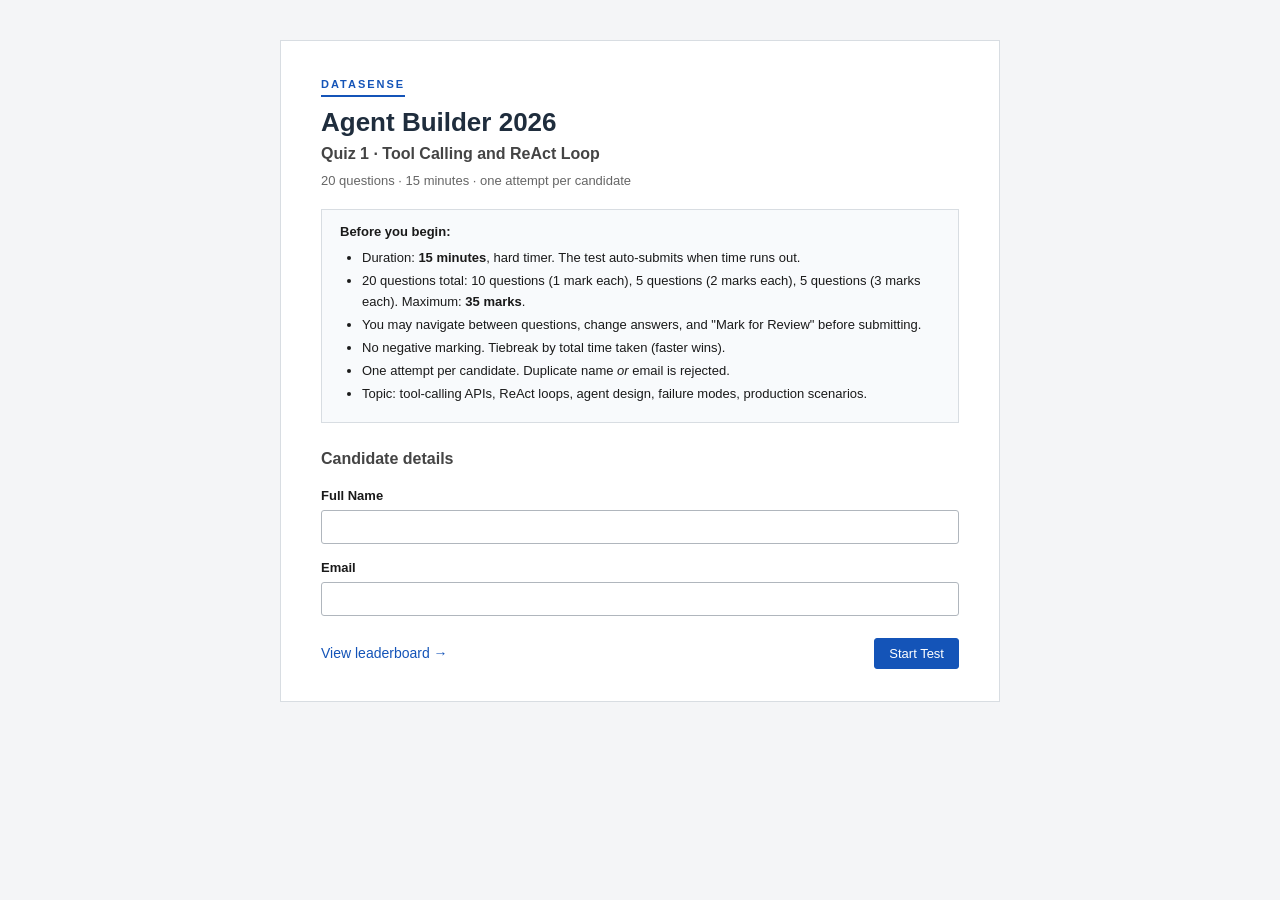
==== static/index.html @ c1debe00 "Initial commit: Agent Builder 2026 Quiz 1, Tool Calling and ReAct Loop Single-attempt 20-question MC" ====
<!doctype html>
<html lang="en">
<head>
<meta charset="utf-8">
<title>DataSense Agent Builder 2026: Quiz 1</title>
<link rel="stylesheet" href="/static/style.css">
<meta name="viewport" content="width=device-width, initial-scale=1">
</head>
<body>

<div class="page">
    <div class="brand-mark">DataSense</div>
    <div class="brand-course">Agent Builder 2026</div>
    <div class="brand-quiz">Quiz 1 · Tool Calling and ReAct Loop</div>
    <div class="brand-meta">20 questions · 15 minutes · one attempt per candidate</div>

    <div class="rules">
        <strong>Before you begin:</strong>
        <ul>
            <li>Duration: <b>15 minutes</b>, hard timer. The test auto-submits when time runs out.</li>
            <li>20 questions total: 10 questions (1 mark each), 5 questions (2 marks each), 5 questions (3 marks each). Maximum: <b>35 marks</b>.</li>
            <li>You may navigate between questions, change answers, and "Mark for Review" before submitting.</li>
            <li>No negative marking. Tiebreak by total time taken (faster wins).</li>
            <li>One attempt per candidate. Duplicate name <em>or</em> email is rejected.</li>
            <li>Topic: tool-calling APIs, ReAct loops, agent design, failure modes, production scenarios.</li>
        </ul>
    </div>

    <h2>Candidate details</h2>
    <form id="start-form">
        <div class="form-row">
            <label for="name">Full Name</label>
            <input id="name" name="name" type="text" autocomplete="name" required minlength="2" maxlength="80">
        </div>
        <div class="form-row">
            <label for="email">Email</label>
            <input id="email" name="email" type="email" autocomplete="email" required maxlength="120">
        </div>

        <div id="error" class="error" style="display:none"></div>

        <div style="display: flex; justify-content: space-between; align-items: center; margin-top: 22px;">
            <a href="/leaderboard">View leaderboard →</a>
            <button class="primary" type="submit" id="start-btn">Start Test</button>
        </div>
    </form>
</div>

<script>
const form = document.getElementById("start-form");
const errBox = document.getElementById("error");
const btn = document.getElementById("start-btn");

form.addEventListener("submit", async (e) => {
    e.preventDefault();
    errBox.style.display = "none";
    btn.disabled = true;
    btn.textContent = "Starting…";

    const name = document.getElementById("name").value.trim();
    const email = document.getElementById("email").value.trim();

    try {
        const res = await fetch("/api/start", {
            method: "POST",
            headers: {"Content-Type": "application/json"},
            body: JSON.stringify({name, email}),
        });
        const data = await res.json();
        if (!res.ok) {
            const msg = data.detail || "Could not start test.";
            throw new Error(msg);
        }
        // stash payload for the test page (so we don't need to re-fetch)
        sessionStorage.setItem("attempt", JSON.stringify(data));
        window.location.href = `/test/${data.attempt_id}`;
    } catch (err) {
        errBox.textContent = err.message || String(err);
        errBox.style.display = "block";
        btn.disabled = false;
        btn.textContent = "Start Test";
    }
});
</script>

</body>
</html>
---- static/style.css ----
/* ===========================================================
   DataSense Agent Builder 2026 — Quiz stylesheet
   Minimal, system fonts, high contrast. Print-friendly.
   =========================================================== */

/* Brand hierarchy: company / course / quiz */
.brand-mark {
    font-size: 11px;
    font-weight: 700;
    letter-spacing: 2px;
    color: #1454b8;
    text-transform: uppercase;
    border-bottom: 2px solid #1454b8;
    display: inline-block;
    padding-bottom: 2px;
    margin-bottom: 10px;
}
.brand-course {
    font-size: 26px;
    font-weight: 700;
    color: #1f2d3d;
    line-height: 1.2;
    margin: 0 0 4px 0;
}
.brand-quiz {
    font-size: 16px;
    font-weight: 600;
    color: #444;
    margin-bottom: 4px;
}
.brand-meta {
    font-size: 13px;
    color: #666;
    margin-bottom: 18px;
}

/* Topbar brand variant (compact, on dark) */
.topbar-brand {
    display: flex;
    align-items: baseline;
    gap: 14px;
}
.topbar-brand .brand-mark {
    color: #8fb6e8;
    border-bottom-color: #8fb6e8;
    margin: 0;
    padding-bottom: 1px;
    font-size: 10px;
}
.topbar-brand .brand-line {
    color: #fff;
    font-weight: 600;
    font-size: 14px;
}

/* Live indicator */
.live-pill {
    display: inline-flex;
    align-items: center;
    gap: 6px;
    background: #b8281a;
    color: #fff;
    font-size: 11px;
    font-weight: 700;
    letter-spacing: 1px;
    text-transform: uppercase;
    padding: 3px 10px;
    border-radius: 12px;
}
.live-pill::before {
    content: "";
    width: 7px; height: 7px;
    background: #fff;
    border-radius: 50%;
    animation: live-pulse 1.4s ease-in-out infinite;
}
@keyframes live-pulse {
    0%, 100% { opacity: 1; }
    50% { opacity: 0.35; }
}
.last-updated {
    font-size: 11px;
    color: #777;
    margin-left: 8px;
}

/* Projector view (full-screen leaderboard) */
body.projector {
    background: #0d1825;
    color: #f0f4f8;
    overflow: hidden;
}
.projector-page {
    padding: 32px 48px;
    height: 100vh;
    display: flex;
    flex-direction: column;
}
.projector-page h1 {
    font-size: 42px;
    margin: 0;
    color: #fff;
}
.projector-page .brand-course { color: #fff; font-size: 32px; }
.projector-page .brand-quiz { color: #b3c4d6; font-size: 20px; }
.projector-page .brand-mark { color: #8fb6e8; border-color: #8fb6e8; }
.projector-page .live-pill { font-size: 14px; padding: 6px 14px; }
.projector-page .last-updated { color: #b3c4d6; font-size: 14px; }
.projector-table {
    width: 100%;
    border-collapse: collapse;
    font-size: 22px;
    color: #f0f4f8;
    margin-top: 22px;
    flex: 1;
}
.projector-table thead th {
    background: #1f2d3d;
    color: #b3c4d6;
    font-size: 14px;
    letter-spacing: 1px;
    text-transform: uppercase;
    padding: 10px 18px;
    text-align: left;
    border-bottom: 2px solid #2d3f55;
}
.projector-table tbody td {
    padding: 12px 18px;
    border-bottom: 1px solid #1f2d3d;
}
.projector-table tbody tr.gold   { background: rgba(255, 215, 0, 0.12); }
.projector-table tbody tr.silver { background: rgba(192, 192, 192, 0.10); }
.projector-table tbody tr.bronze { background: rgba(205, 127, 50,  0.12); }
.projector-table tbody tr.flash  { background: rgba(70, 200, 100, 0.18); }
.projector-table .rank-cell {
    font-family: "SF Mono", "Monaco", "Consolas", monospace;
    font-weight: 700;
    width: 80px;
    text-align: center;
    font-size: 26px;
}
.projector-table .score-cell {
    font-family: "SF Mono", "Monaco", "Consolas", monospace;
    font-weight: 700;
    color: #4ade80;
}
.projector-empty {
    text-align: center;
    color: #b3c4d6;
    font-size: 22px;
    margin-top: 80px;
}

* { box-sizing: border-box; }

html, body {
    margin: 0;
    padding: 0;
    font-family: -apple-system, BlinkMacSystemFont, "Segoe UI", Roboto, Helvetica, Arial, sans-serif;
    background: #f4f5f7;
    color: #1a1a1a;
    font-size: 14px;
    line-height: 1.55;
}

a { color: #1454b8; text-decoration: none; }
a:hover { text-decoration: underline; }

button {
    font-family: inherit;
    font-size: 13px;
    cursor: pointer;
    border: 1px solid #b0b6bd;
    background: #fff;
    color: #1a1a1a;
    padding: 7px 14px;
    border-radius: 3px;
}
button:hover:not(:disabled) { background: #eef2f7; }
button:disabled { opacity: 0.5; cursor: not-allowed; }
button.primary {
    background: #1454b8;
    color: #fff;
    border-color: #1454b8;
}
button.primary:hover:not(:disabled) { background: #0f4498; }
button.danger {
    background: #b8281a;
    color: #fff;
    border-color: #b8281a;
}
button.danger:hover:not(:disabled) { background: #931f14; }

/* ---------------- landing / generic page ---------------- */

.page {
    max-width: 720px;
    margin: 40px auto;
    background: #fff;
    border: 1px solid #d8dde2;
    padding: 32px 40px;
}

.page h1 { font-size: 22px; margin: 0 0 6px 0; }
.page h2 { font-size: 16px; margin: 24px 0 8px 0; color: #444; }
.page p  { margin: 8px 0; }
.page .subtitle { color: #555; font-size: 13px; margin-bottom: 24px; }
.page table { width: 100%; border-collapse: collapse; margin: 12px 0; }
.page table th, .page table td {
    border: 1px solid #d8dde2;
    padding: 6px 10px;
    text-align: left;
}
.page table th { background: #f0f3f6; }

.form-row { margin: 14px 0; }
.form-row label { display: block; font-weight: 600; margin-bottom: 4px; font-size: 13px; }
.form-row input {
    width: 100%;
    padding: 8px 10px;
    border: 1px solid #b0b6bd;
    border-radius: 3px;
    font-size: 14px;
    font-family: inherit;
}
.form-row input:focus { outline: 2px solid #1454b8; border-color: #1454b8; }

.error {
    background: #fde8e6;
    border: 1px solid #b8281a;
    color: #7a1a11;
    padding: 8px 12px;
    margin: 12px 0;
    border-radius: 3px;
    font-size: 13px;
}

.notice {
    background: #fff7e0;
    border: 1px solid #d6a300;
    color: #5a4500;
    padding: 8px 12px;
    margin: 12px 0;
    border-radius: 3px;
    font-size: 13px;
}

.rules {
    background: #f8fafc;
    border: 1px solid #d8dde2;
    padding: 12px 18px;
    margin: 16px 0;
    font-size: 13px;
}
.rules ul { margin: 6px 0; padding-left: 22px; }
.rules li { margin: 3px 0; }

/* ---------------- test page ---------------- */

body.test-mode {
    background: #e9ecef;
    overflow: hidden;
}

.topbar {
    display: flex;
    align-items: center;
    justify-content: space-between;
    background: #1f2d3d;
    color: #fff;
    padding: 0 18px;
    height: 48px;
}
.topbar .title { font-weight: 600; font-size: 14px; }
.topbar .candidate { font-size: 13px; color: #c8d2dc; }
.topbar .timer {
    font-family: "SF Mono", "Monaco", "Consolas", monospace;
    font-size: 18px;
    font-weight: 600;
    background: #fff;
    color: #1f2d3d;
    padding: 6px 14px;
    border-radius: 3px;
    min-width: 90px;
    text-align: center;
}
.topbar .timer.warning { background: #fff7e0; color: #5a4500; }
.topbar .timer.critical { background: #fde8e6; color: #7a1a11; }

.testlayout {
    display: grid;
    grid-template-columns: 1fr 280px;
    height: calc(100vh - 48px - 56px);
}

.qpanel {
    background: #fff;
    overflow-y: auto;
    border-right: 1px solid #d8dde2;
    padding: 22px 32px;
}

.qheader {
    display: flex;
    align-items: center;
    justify-content: space-between;
    border-bottom: 1px solid #e1e5ea;
    padding-bottom: 8px;
    margin-bottom: 16px;
}
.qheader .qnum { font-weight: 600; font-size: 15px; }
.qheader .qmeta {
    font-size: 12px;
    color: #555;
    background: #f0f3f6;
    padding: 3px 8px;
    border-radius: 3px;
}
.qheader .qmeta.easy     { background: #e0f0e0; color: #1a5a1a; }
.qheader .qmeta.medium   { background: #fff7e0; color: #5a4500; }
.qheader .qmeta.hard     { background: #ffe0d6; color: #7a3300; }
.qheader .qmeta.extreme  { background: #ffd6d6; color: #7a1a11; }

.qstem { font-size: 14.5px; }
.qstem p   { margin: 8px 0; }
.qstem pre {
    background: #f4f6f8;
    border: 1px solid #d8dde2;
    padding: 10px 14px;
    margin: 10px 0;
    font-family: "SF Mono", "Monaco", "Consolas", monospace;
    font-size: 13px;
    line-height: 1.5;
    white-space: pre-wrap;
    word-break: break-word;
    overflow-x: auto;
}
.qstem code {
    background: #f0f3f6;
    padding: 1px 5px;
    border-radius: 2px;
    font-family: "SF Mono", "Monaco", "Consolas", monospace;
    font-size: 13px;
}
.qstem pre code { background: transparent; padding: 0; }
.qstem table { border-collapse: collapse; margin: 12px 0; }
.qstem table th, .qstem table td {
    border: 1px solid #d8dde2;
    padding: 6px 12px;
}
.qstem table th { background: #f0f3f6; }

.options {
    margin-top: 20px;
    list-style: none;
    padding: 0;
}
.option {
    display: flex;
    align-items: flex-start;
    border: 1px solid #d8dde2;
    background: #fff;
    padding: 10px 14px;
    margin-bottom: 8px;
    cursor: pointer;
    border-radius: 3px;
}
.option:hover { background: #f8fafc; }
.option.selected {
    border-color: #1454b8;
    background: #eef4fc;
}
.option input[type=radio] {
    margin: 4px 12px 0 0;
    flex-shrink: 0;
}
.option .opt-key {
    font-weight: 600;
    margin-right: 8px;
    flex-shrink: 0;
}
.option .opt-text { flex: 1; }
.option code {
    background: #f0f3f6;
    padding: 1px 5px;
    border-radius: 2px;
    font-family: "SF Mono", "Monaco", "Consolas", monospace;
    font-size: 13px;
}

/* ---------------- palette ---------------- */

.palette {
    background: #f8fafc;
    overflow-y: auto;
    padding: 14px 16px;
}
.palette h3 {
    font-size: 13px;
    margin: 4px 0 10px 0;
    color: #444;
    text-transform: uppercase;
    letter-spacing: 0.5px;
}
.palette .legend {
    font-size: 11px;
    color: #555;
    margin-bottom: 12px;
    line-height: 1.7;
}
.palette .legend .swatch {
    display: inline-block;
    width: 12px;
    height: 12px;
    margin-right: 5px;
    vertical-align: middle;
    border: 1px solid #b0b6bd;
}
.palette .legend .sw-answered  { background: #4a8f43; border-color: #4a8f43; }
.palette .legend .sw-unanswered{ background: #fff; }
.palette .legend .sw-marked    { background: #b8481a; border-color: #b8481a; }
.palette .legend .sw-current   { background: #1454b8; border-color: #1454b8; }

.palette-grid {
    display: grid;
    grid-template-columns: repeat(5, 1fr);
    gap: 6px;
}
.palette-grid .pcell {
    height: 34px;
    border: 1px solid #b0b6bd;
    background: #fff;
    color: #1a1a1a;
    font-size: 13px;
    font-weight: 600;
    cursor: pointer;
    display: flex;
    align-items: center;
    justify-content: center;
    border-radius: 3px;
}
.palette-grid .pcell.answered  { background: #4a8f43; color: #fff; border-color: #4a8f43; }
.palette-grid .pcell.marked    { background: #b8481a; color: #fff; border-color: #b8481a; }
.palette-grid .pcell.current   { outline: 3px solid #1454b8; outline-offset: -1px; }

.palette .summary {
    margin-top: 18px;
    font-size: 12px;
    color: #444;
    border-top: 1px solid #d8dde2;
    padding-top: 10px;
}
.palette .summary div { display: flex; justify-content: space-between; margin: 2px 0; }

/* ---------------- footer ---------------- */

.footerbar {
    background: #fff;
    border-top: 1px solid #d8dde2;
    height: 56px;
    padding: 0 18px;
    display: flex;
    align-items: center;
    justify-content: space-between;
}
.footerbar .left, .footerbar .right { display: flex; gap: 8px; }

/* ---------------- result page ---------------- */

.scorecard {
    display: grid;
    grid-template-columns: repeat(4, 1fr);
    gap: 12px;
    margin: 18px 0;
}
.scorecard .stat {
    background: #f8fafc;
    border: 1px solid #d8dde2;
    padding: 14px;
    text-align: center;
    border-radius: 3px;
}
.scorecard .stat .label {
    font-size: 11px;
    text-transform: uppercase;
    letter-spacing: 0.5px;
    color: #666;
}
.scorecard .stat .value {
    font-size: 22px;
    font-weight: 700;
    color: #1f2d3d;
    margin-top: 4px;
}

.qresult {
    border: 1px solid #d8dde2;
    background: #fff;
    margin: 14px 0;
    padding: 16px 22px;
}
.qresult .qhead {
    display: flex;
    justify-content: space-between;
    align-items: center;
    margin-bottom: 8px;
}
.qresult .qhead .label { font-weight: 600; }
.qresult .qhead .verdict { font-weight: 600; font-size: 13px; }
.qresult.correct .verdict { color: #1a5a1a; }
.qresult.wrong   .verdict { color: #7a1a11; }
.qresult.skipped .verdict { color: #5a4500; }
.qresult .stem { margin-bottom: 8px; }
.qresult .stem pre {
    background: #f4f6f8;
    border: 1px solid #d8dde2;
    padding: 8px 12px;
    font-family: "SF Mono", "Monaco", "Consolas", monospace;
    font-size: 12px;
    white-space: pre-wrap;
}
.qresult .stem code {
    background: #f0f3f6;
    padding: 1px 5px;
    font-family: "SF Mono", "Monaco", "Consolas", monospace;
    font-size: 12.5px;
}
.qresult .opt {
    padding: 6px 10px;
    margin: 3px 0;
    border: 1px solid #d8dde2;
    border-radius: 3px;
    font-size: 13px;
}
.qresult .opt.correct  { border-color: #4a8f43; background: #e9f5e7; }
.qresult .opt.chosen-wrong { border-color: #b8281a; background: #fde8e6; }
.qresult .explanation {
    margin-top: 8px;
    padding: 10px 14px;
    background: #f0f3f6;
    border-left: 3px solid #1454b8;
    font-size: 13px;
}
.qresult .explanation .label {
    font-weight: 600;
    color: #1454b8;
    margin-right: 6px;
}

/* ---------------- leaderboard ---------------- */

.lb-table {
    width: 100%;
    border-collapse: collapse;
    background: #fff;
    border: 1px solid #d8dde2;
}
.lb-table th, .lb-table td {
    border-bottom: 1px solid #e1e5ea;
    padding: 9px 14px;
    text-align: left;
    font-size: 13px;
}
.lb-table th {
    background: #f0f3f6;
    font-weight: 600;
    font-size: 12px;
    text-transform: uppercase;
    letter-spacing: 0.5px;
    color: #555;
}
.lb-table tr.top1 td { background: #fff8d6; font-weight: 600; }
.lb-table tr.top2 td { background: #f0f3f6; }
.lb-table tr.top3 td { background: #fcecde; }
.lb-table .rank-cell {
    font-weight: 700;
    font-family: "SF Mono", "Monaco", "Consolas", monospace;
    width: 60px;
    text-align: center;
}
.lb-table .score-cell {
    font-family: "SF Mono", "Monaco", "Consolas", monospace;
    font-weight: 600;
}

/* ---------------- modal ---------------- */

.modal-overlay {
    position: fixed;
    inset: 0;
    background: rgba(0,0,0,0.5);
    display: flex;
    align-items: center;
    justify-content: center;
    z-index: 1000;
}
.modal {
    background: #fff;
    border: 1px solid #1f2d3d;
    width: 460px;
    padding: 24px 28px;
}
.modal h2 { margin-top: 0; font-size: 18px; }
.modal .actions {
    display: flex;
    gap: 10px;
    justify-content: flex-end;
    margin-top: 18px;
}

/* ---------------- responsive guard rails ---------------- */

@media (max-width: 900px) {
    .testlayout {
        grid-template-columns: 1fr;
    }
    .palette { display: none; }
    .qpanel { border-right: none; }
}
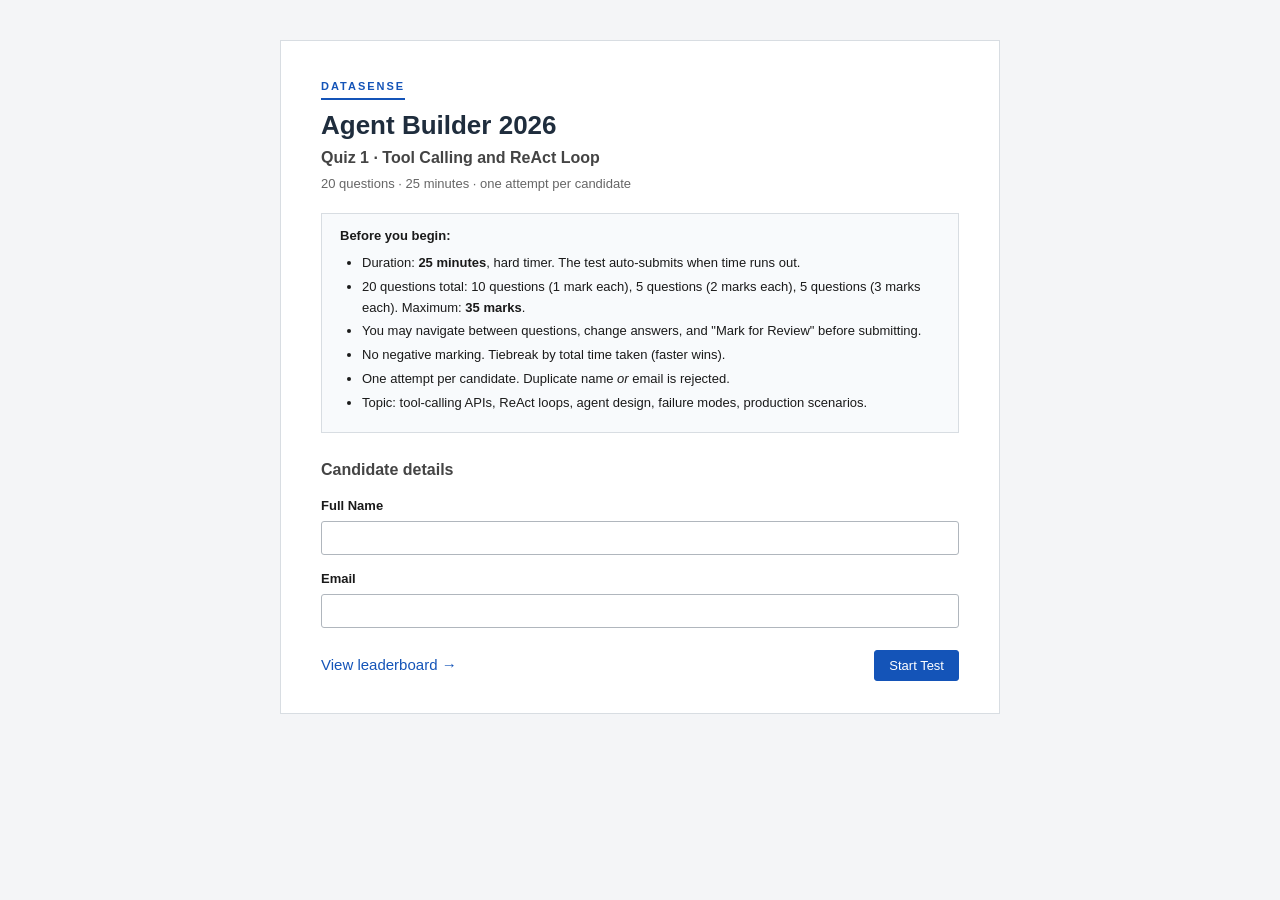
==== commit 87567b0e: "Tester feedback: 25-minute timer, shorter options, wider layout * Duration bumped from 15 to 25 minu" ====
--- a/static/index.html
+++ b/static/index.html
@@ -12,12 +12,12 @@
     <div class="brand-mark">DataSense</div>
     <div class="brand-course">Agent Builder 2026</div>
     <div class="brand-quiz">Quiz 1 · Tool Calling and ReAct Loop</div>
-    <div class="brand-meta">20 questions · 15 minutes · one attempt per candidate</div>
+    <div class="brand-meta">20 questions · 25 minutes · one attempt per candidate</div>
 
     <div class="rules">
         <strong>Before you begin:</strong>
         <ul>
-            <li>Duration: <b>15 minutes</b>, hard timer. The test auto-submits when time runs out.</li>
+            <li>Duration: <b>25 minutes</b>, hard timer. The test auto-submits when time runs out.</li>
             <li>20 questions total: 10 questions (1 mark each), 5 questions (2 marks each), 5 questions (3 marks each). Maximum: <b>35 marks</b>.</li>
             <li>You may navigate between questions, change answers, and "Mark for Review" before submitting.</li>
             <li>No negative marking. Tiebreak by total time taken (faster wins).</li>
--- a/static/style.css
+++ b/static/style.css
@@ -159,8 +159,8 @@
     font-family: -apple-system, BlinkMacSystemFont, "Segoe UI", Roboto, Helvetica, Arial, sans-serif;
     background: #f4f5f7;
     color: #1a1a1a;
-    font-size: 14px;
-    line-height: 1.55;
+    font-size: 15px;
+    line-height: 1.6;
 }
 
 a { color: #1454b8; text-decoration: none; }
@@ -289,7 +289,7 @@
 
 .testlayout {
     display: grid;
-    grid-template-columns: 1fr 280px;
+    grid-template-columns: 1fr 240px;
     height: calc(100vh - 48px - 56px);
 }
 
@@ -297,7 +297,11 @@
     background: #fff;
     overflow-y: auto;
     border-right: 1px solid #d8dde2;
-    padding: 22px 32px;
+    padding: 28px 56px;
+}
+.qpanel-inner {
+    max-width: 980px;
+    margin: 0 auto;
 }
 
 .qheader {
@@ -321,7 +325,7 @@
 .qheader .qmeta.hard     { background: #ffe0d6; color: #7a3300; }
 .qheader .qmeta.extreme  { background: #ffd6d6; color: #7a1a11; }
 
-.qstem { font-size: 14.5px; }
+.qstem { font-size: 15.5px; }
 .qstem p   { margin: 8px 0; }
 .qstem pre {
     background: #f4f6f8;
@@ -360,10 +364,12 @@
     align-items: flex-start;
     border: 1px solid #d8dde2;
     background: #fff;
-    padding: 10px 14px;
-    margin-bottom: 8px;
+    padding: 12px 16px;
+    margin-bottom: 10px;
     cursor: pointer;
     border-radius: 3px;
+    font-size: 15px;
+    line-height: 1.55;
 }
 .option:hover { background: #f8fafc; }
 .option.selected {
